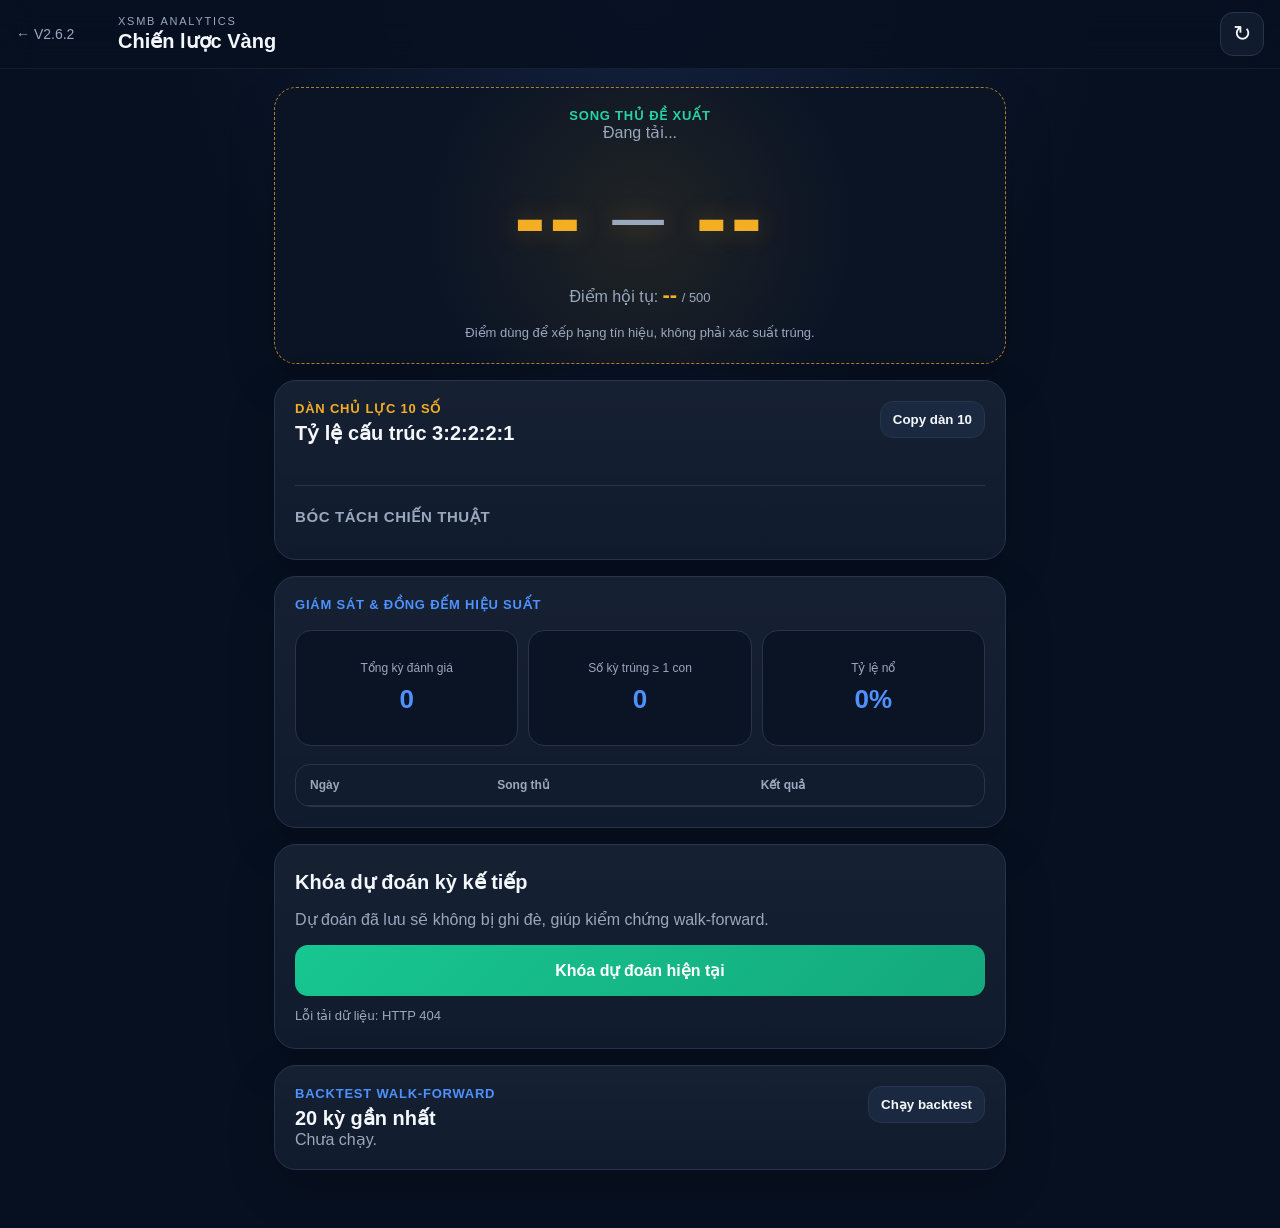
==== golden/index.html @ a89601e6 "thêm menu mới" ====
<!doctype html>
<html lang="vi">
<head>
  <meta charset="utf-8" />
  <meta
    name="viewport"
    content="width=device-width, initial-scale=1, viewport-fit=cover"
  />
  <meta name="theme-color" content="#071020" />
  <title>Chiến lược Vàng - XSMB Analytics</title>
  <link rel="stylesheet" href="/golden/styles.css" />
</head>

<body>
  <header class="topbar">
    <a class="back-link" href="/" aria-label="Quay lại V2.6.2">← V2.6.2</a>

    <div>
      <div class="eyebrow">XSMB ANALYTICS</div>
      <h1>Chiến lược Vàng</h1>
    </div>

    <button id="refreshBtn" class="icon-button" type="button">
      ↻
    </button>
  </header>

  <main class="page-shell">
    <section class="card hero-card">
      <div class="section-label">SONG THỦ ĐỀ XUẤT</div>
      <div id="latestDate" class="muted">Đang tải...</div>

      <div id="songThu" class="pair-display">
        <span>--</span>
        <span class="dash">—</span>
        <span>--</span>
      </div>

      <div class="score-line">
        Điểm hội tụ:
        <strong id="pairScore">--</strong>
        <span class="score-max">/ 500</span>
      </div>

      <p class="disclaimer">
        Điểm dùng để xếp hạng tín hiệu, không phải xác suất trúng.
      </p>
    </section>

    <section class="card">
      <div class="section-head">
        <div>
          <div class="section-label gold">DÀN CHỦ LỰC 10 SỐ</div>
          <h2>Tỷ lệ cấu trúc 3:2:2:2:1</h2>
        </div>

        <button id="copyBtn" class="secondary-button" type="button">
          Copy dàn 10
        </button>
      </div>

      <div id="main10" class="number-grid"></div>

      <div class="divider"></div>

      <h3>Bóc tách chiến thuật</h3>
      <div id="details" class="details-list"></div>
    </section>

    <section class="card">
      <div class="section-label blue">
        GIÁM SÁT & ĐỒNG ĐẾM HIỆU SUẤT
      </div>

      <div class="stat-grid">
        <article class="stat-box">
          <span>Tổng kỳ đánh giá</span>
          <strong id="tracked">0</strong>
        </article>

        <article class="stat-box">
          <span>Số kỳ trúng ≥ 1 con</span>
          <strong id="hits">0</strong>
        </article>

        <article class="stat-box">
          <span>Tỷ lệ nổ</span>
          <strong id="rate">0%</strong>
        </article>
      </div>

      <div class="table-scroll">
        <table>
          <thead>
            <tr>
              <th>Ngày</th>
              <th>Song thủ</th>
              <th>Kết quả</th>
            </tr>
          </thead>
          <tbody id="historyBody"></tbody>
        </table>
      </div>
    </section>

    <section class="card action-card">
      <h2>Khóa dự đoán kỳ kế tiếp</h2>
      <p class="muted">
        Dự đoán đã lưu sẽ không bị ghi đè, giúp kiểm chứng walk-forward.
      </p>

      <button id="lockPredictionBtn" class="primary-button" type="button">
        Khóa dự đoán hiện tại
      </button>

      <div id="actionMessage" class="action-message" role="status"></div>
    </section>

    <section class="card">
      <div class="section-head">
        <div>
          <div class="section-label blue">BACKTEST WALK-FORWARD</div>
          <h2>20 kỳ gần nhất</h2>
        </div>

        <button id="backtestBtn" class="secondary-button" type="button">
          Chạy backtest
        </button>
      </div>

      <div id="backtestResult" class="muted">
        Chưa chạy.
      </div>
    </section>
  </main>

  <script type="module" src="/golden/app.js"></script>
</body>
</html>
---- golden/styles.css ----
:root {
  color-scheme: dark;
  --bg: #071020;
  --card: #101b2d;
  --card-2: #0a1425;
  --line: #26354d;
  --text: #f4f7fb;
  --muted: #9aa8be;
  --gold: #f4ae24;
  --green: #27d3a2;
  --blue: #4e91ff;
  --red: #ff668c;
  --cyan: #31c5f4;
  --radius: 22px;
}

* {
  box-sizing: border-box;
}

html {
  background: var(--bg);
}

body {
  margin: 0;
  min-width: 320px;
  font-family:
    Inter, ui-sans-serif, -apple-system, BlinkMacSystemFont,
    "Segoe UI", sans-serif;
  background:
    radial-gradient(circle at top, #14213c 0, var(--bg) 460px);
  color: var(--text);
}

button,
a {
  -webkit-tap-highlight-color: transparent;
}

.topbar {
  position: sticky;
  top: 0;
  z-index: 20;
  display: grid;
  grid-template-columns: 90px 1fr 44px;
  align-items: center;
  gap: 12px;
  padding:
    calc(12px + env(safe-area-inset-top))
    16px 12px;
  background: rgba(7, 16, 32, 0.88);
  backdrop-filter: blur(18px);
  border-bottom: 1px solid rgba(255,255,255,0.06);
}

.topbar h1 {
  margin: 2px 0 0;
  font-size: 20px;
}

.eyebrow {
  font-size: 11px;
  letter-spacing: .16em;
  color: var(--muted);
}

.back-link {
  color: var(--muted);
  text-decoration: none;
  font-size: 14px;
}

.icon-button {
  width: 44px;
  height: 44px;
  border: 1px solid var(--line);
  border-radius: 13px;
  color: var(--text);
  background: var(--card);
  font-size: 22px;
}

.page-shell {
  width: min(760px, 100%);
  margin: 0 auto;
  padding: 18px 14px calc(42px + env(safe-area-inset-bottom));
}

.card {
  margin-bottom: 16px;
  padding: 20px;
  border: 1px solid var(--line);
  border-radius: var(--radius);
  background:
    linear-gradient(180deg, rgba(255,255,255,.025), transparent),
    var(--card);
  box-shadow: 0 18px 50px rgba(0,0,0,.16);
}

.hero-card {
  text-align: center;
  border: 1px dashed rgba(244,174,36,.7);
  background:
    radial-gradient(circle at center, rgba(244,174,36,.10), transparent 55%),
    var(--card-2);
}

.section-label {
  color: var(--green);
  font-size: 13px;
  font-weight: 800;
  letter-spacing: .06em;
}

.section-label.gold {
  color: var(--gold);
}

.section-label.blue {
  color: var(--blue);
}

.muted {
  color: var(--muted);
}

.pair-display {
  display: flex;
  justify-content: center;
  align-items: center;
  gap: 28px;
  margin: 22px 0 10px;
  color: var(--gold);
  font-size: clamp(58px, 17vw, 94px);
  font-weight: 800;
  letter-spacing: .04em;
  text-shadow: 0 0 26px rgba(244,174,36,.25);
}

.pair-display .dash {
  font-size: .55em;
  color: var(--muted);
}

.score-line {
  font-size: 16px;
  color: var(--muted);
}

.score-line strong {
  color: var(--gold);
  font-size: 22px;
}

.score-max {
  font-size: 13px;
}

.disclaimer {
  margin: 15px 0 0;
  color: var(--muted);
  font-size: 13px;
  line-height: 1.5;
}

.section-head {
  display: flex;
  justify-content: space-between;
  gap: 16px;
  align-items: flex-start;
}

h2 {
  margin: 5px 0 0;
  font-size: 20px;
}

h3 {
  margin: 0 0 13px;
  color: var(--muted);
  font-size: 15px;
  text-transform: uppercase;
  letter-spacing: .04em;
}

.number-grid {
  display: grid;
  grid-template-columns: repeat(5, 1fr);
  gap: 10px;
  margin-top: 18px;
}

.number-chip {
  display: grid;
  place-items: center;
  aspect-ratio: 1 / .86;
  min-width: 0;
  border: 1px solid rgba(244,174,36,.48);
  border-radius: 16px;
  background: rgba(244,174,36,.06);
  color: var(--gold);
  font-size: clamp(20px, 6vw, 30px);
  font-weight: 800;
}

.divider {
  height: 1px;
  margin: 22px 0;
  background: var(--line);
}

.details-list {
  display: grid;
  gap: 10px;
}

.detail-row {
  display: grid;
  grid-template-columns: 46px 118px 1fr;
  gap: 10px;
  align-items: center;
  padding: 13px;
  border: 1px solid var(--line);
  border-radius: 14px;
  background: var(--card-2);
}

.detail-number {
  font-size: 23px;
  font-weight: 800;
}

.badge {
  display: inline-flex;
  justify-content: center;
  padding: 7px 9px;
  border-radius: 9px;
  font-size: 12px;
  font-weight: 800;
}

.badge-golden,
.badge-support {
  color: var(--green);
  background: rgba(39,211,162,.10);
  border: 1px solid rgba(39,211,162,.25);
}

.badge-gan {
  color: var(--red);
  background: rgba(255,102,140,.10);
  border: 1px solid rgba(255,102,140,.25);
}

.badge-explosion {
  color: var(--gold);
  background: rgba(244,174,36,.10);
  border: 1px solid rgba(244,174,36,.25);
}

.badge-headTail {
  color: var(--cyan);
  background: rgba(49,197,244,.10);
  border: 1px solid rgba(49,197,244,.25);
}

.detail-reason {
  color: var(--muted);
  font-size: 13px;
  line-height: 1.45;
}

.stat-grid {
  display: grid;
  grid-template-columns: repeat(3, 1fr);
  gap: 10px;
  margin: 18px 0;
}

.stat-box {
  min-height: 116px;
  display: flex;
  flex-direction: column;
  justify-content: center;
  gap: 8px;
  text-align: center;
  border: 1px solid var(--line);
  border-radius: 16px;
  background: var(--card-2);
}

.stat-box span {
  padding: 0 6px;
  color: var(--muted);
  font-size: 12px;
  line-height: 1.35;
}

.stat-box strong {
  font-size: 26px;
  color: var(--blue);
}

.table-scroll {
  overflow-x: auto;
  border: 1px solid var(--line);
  border-radius: 15px;
}

table {
  width: 100%;
  border-collapse: collapse;
  min-width: 480px;
}

th,
td {
  padding: 13px 14px;
  text-align: left;
  border-bottom: 1px solid var(--line);
}

th {
  color: var(--muted);
  font-size: 12px;
}

td {
  font-size: 14px;
}

.hit {
  color: var(--green);
  font-weight: 800;
}

.miss {
  color: var(--red);
  font-weight: 800;
}

.pending {
  color: var(--muted);
}

.primary-button,
.secondary-button {
  border: 0;
  border-radius: 13px;
  font-weight: 800;
  cursor: pointer;
}

.primary-button {
  width: 100%;
  padding: 16px 18px;
  background: linear-gradient(135deg, #17c691, #14a97c);
  color: white;
  font-size: 16px;
}

.secondary-button {
  padding: 10px 12px;
  color: var(--text);
  background: #1a2940;
  border: 1px solid var(--line);
  white-space: nowrap;
}

button:disabled {
  opacity: .55;
  cursor: wait;
}

.action-message {
  min-height: 20px;
  margin-top: 12px;
  color: var(--muted);
  font-size: 13px;
}

@media (max-width: 560px) {
  .card {
    padding: 16px;
    border-radius: 18px;
  }

  .section-head {
    align-items: center;
  }

  .number-grid {
    gap: 8px;
  }

  .detail-row {
    grid-template-columns: 42px 102px 1fr;
    padding: 11px;
  }

  .detail-reason {
    font-size: 12px;
  }
}
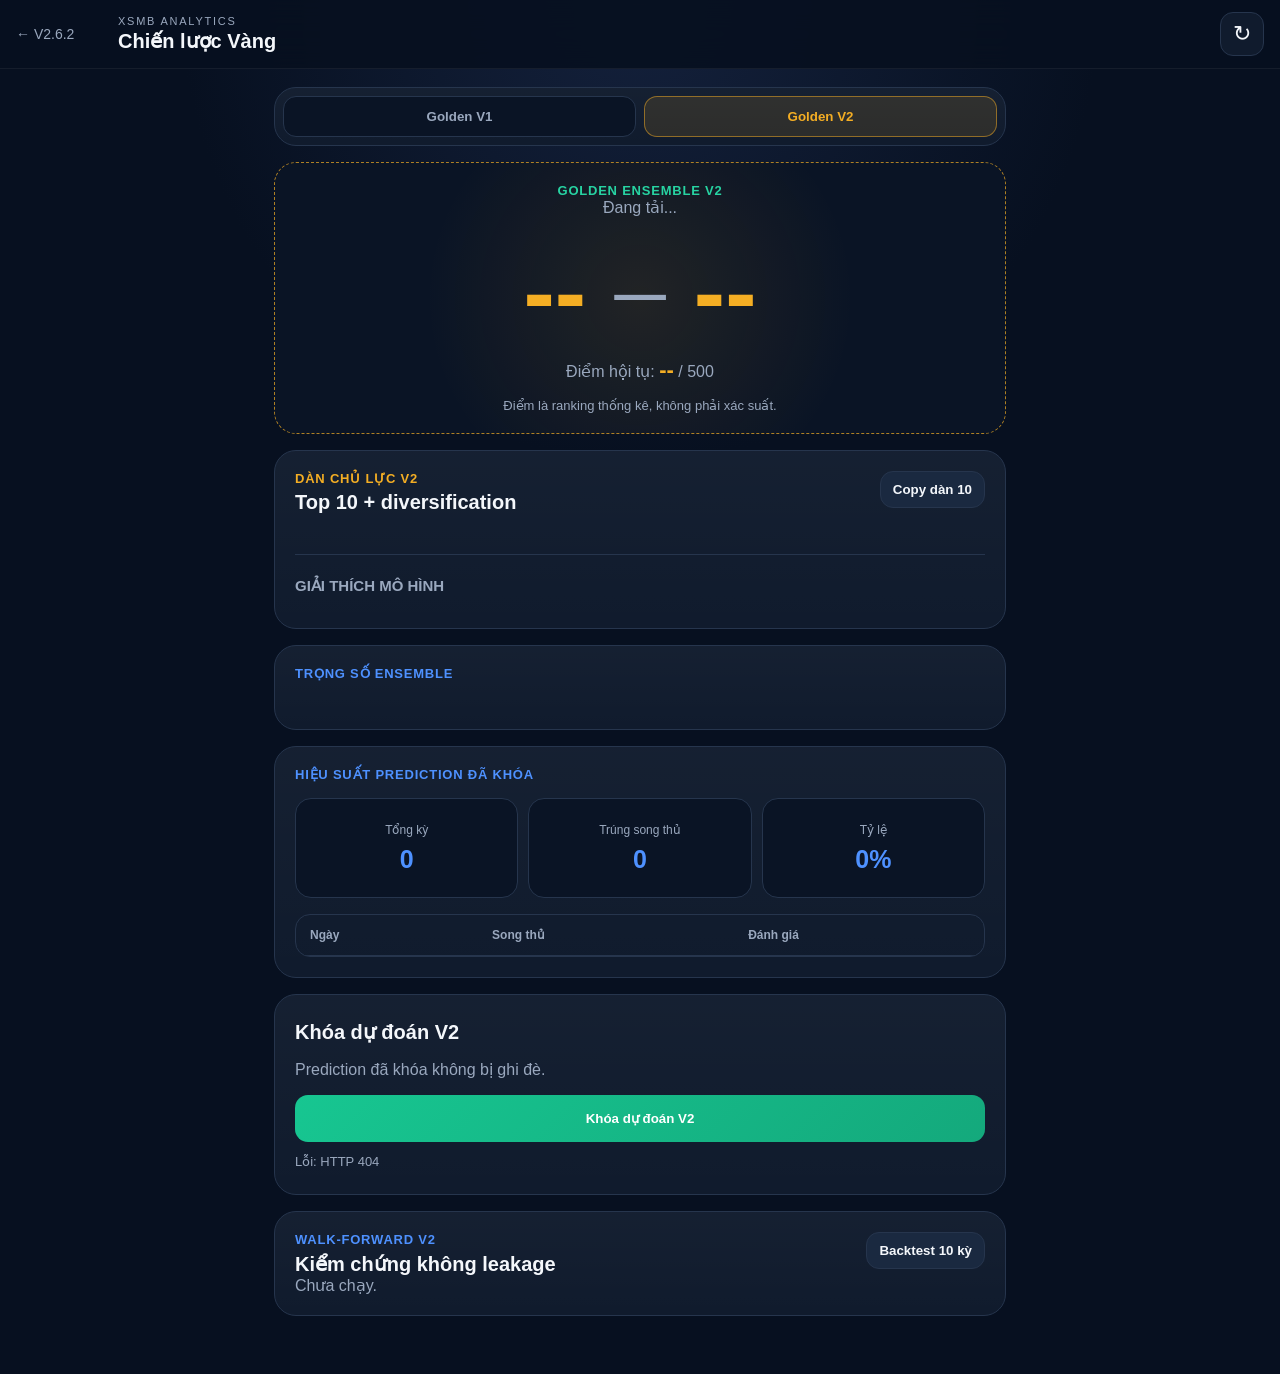
==== commit 369996cb: "golden v2" ====
--- a/golden/index.html
+++ b/golden/index.html
@@ -1,137 +1,136 @@
 <!doctype html>
 <html lang="vi">
 <head>
-  <meta charset="utf-8" />
-  <meta
-    name="viewport"
-    content="width=device-width, initial-scale=1, viewport-fit=cover"
-  />
-  <meta name="theme-color" content="#071020" />
+  <meta charset="utf-8">
+  <meta name="viewport" content="width=device-width, initial-scale=1, viewport-fit=cover">
+  <meta name="theme-color" content="#071020">
   <title>Chiến lược Vàng - XSMB Analytics</title>
-  <link rel="stylesheet" href="/golden/styles.css" />
+  <link rel="stylesheet" href="/golden/styles.css">
 </head>
-
 <body>
   <header class="topbar">
-    <a class="back-link" href="/" aria-label="Quay lại V2.6.2">← V2.6.2</a>
-
+    <a class="back-link" href="/">← V2.6.2</a>
     <div>
       <div class="eyebrow">XSMB ANALYTICS</div>
       <h1>Chiến lược Vàng</h1>
     </div>
-
-    <button id="refreshBtn" class="icon-button" type="button">
-      ↻
-    </button>
+    <button id="refreshBtn" class="icon-button" type="button">↻</button>
   </header>
 
   <main class="page-shell">
-    <section class="card hero-card">
-      <div class="section-label">SONG THỦ ĐỀ XUẤT</div>
-      <div id="latestDate" class="muted">Đang tải...</div>
-
-      <div id="songThu" class="pair-display">
-        <span>--</span>
-        <span class="dash">—</span>
-        <span>--</span>
-      </div>
-
-      <div class="score-line">
-        Điểm hội tụ:
-        <strong id="pairScore">--</strong>
-        <span class="score-max">/ 500</span>
-      </div>
-
-      <p class="disclaimer">
-        Điểm dùng để xếp hạng tín hiệu, không phải xác suất trúng.
-      </p>
+    <section class="version-switch card compact">
+      <button class="version-btn" data-version="v1">Golden V1</button>
+      <button class="version-btn active" data-version="v2">Golden V2</button>
     </section>
 
-    <section class="card">
-      <div class="section-head">
-        <div>
-          <div class="section-label gold">DÀN CHỦ LỰC 10 SỐ</div>
-          <h2>Tỷ lệ cấu trúc 3:2:2:2:1</h2>
+    <div id="v1Panel" hidden>
+      <section class="card">
+        <div class="section-label">GOLDEN V1</div>
+        <p class="muted">
+          V1 được giữ nguyên để làm baseline. Dữ liệu bên dưới được đọc từ API V1 cũ.
+        </p>
+        <div id="v1Summary" class="summary-box">Đang tải V1...</div>
+      </section>
+    </div>
+
+    <div id="v2Panel">
+      <section class="card hero-card">
+        <div class="section-label">GOLDEN ENSEMBLE V2</div>
+        <div id="latestDate" class="muted">Đang tải...</div>
+
+        <div id="songThu" class="pair-display">
+          <span>--</span><span class="dash">—</span><span>--</span>
         </div>
 
-        <button id="copyBtn" class="secondary-button" type="button">
-          Copy dàn 10
-        </button>
-      </div>
-
-      <div id="main10" class="number-grid"></div>
-
-      <div class="divider"></div>
-
-      <h3>Bóc tách chiến thuật</h3>
-      <div id="details" class="details-list"></div>
-    </section>
-
-    <section class="card">
-      <div class="section-label blue">
-        GIÁM SÁT & ĐỒNG ĐẾM HIỆU SUẤT
-      </div>
-
-      <div class="stat-grid">
-        <article class="stat-box">
-          <span>Tổng kỳ đánh giá</span>
-          <strong id="tracked">0</strong>
-        </article>
-
-        <article class="stat-box">
-          <span>Số kỳ trúng ≥ 1 con</span>
-          <strong id="hits">0</strong>
-        </article>
-
-        <article class="stat-box">
-          <span>Tỷ lệ nổ</span>
-          <strong id="rate">0%</strong>
-        </article>
-      </div>
-
-      <div class="table-scroll">
-        <table>
-          <thead>
-            <tr>
-              <th>Ngày</th>
-              <th>Song thủ</th>
-              <th>Kết quả</th>
-            </tr>
-          </thead>
-          <tbody id="historyBody"></tbody>
-        </table>
-      </div>
-    </section>
-
-    <section class="card action-card">
-      <h2>Khóa dự đoán kỳ kế tiếp</h2>
-      <p class="muted">
-        Dự đoán đã lưu sẽ không bị ghi đè, giúp kiểm chứng walk-forward.
-      </p>
-
-      <button id="lockPredictionBtn" class="primary-button" type="button">
-        Khóa dự đoán hiện tại
-      </button>
-
-      <div id="actionMessage" class="action-message" role="status"></div>
-    </section>
-
-    <section class="card">
-      <div class="section-head">
-        <div>
-          <div class="section-label blue">BACKTEST WALK-FORWARD</div>
-          <h2>20 kỳ gần nhất</h2>
+        <div class="score-line">
+          Điểm hội tụ:
+          <strong id="pairScore">--</strong>
+          <span>/ 500</span>
         </div>
 
-        <button id="backtestBtn" class="secondary-button" type="button">
-          Chạy backtest
+        <p class="disclaimer">
+          Điểm là ranking thống kê, không phải xác suất.
+        </p>
+      </section>
+
+      <section class="card">
+        <div class="section-head">
+          <div>
+            <div class="section-label gold">DÀN CHỦ LỰC V2</div>
+            <h2>Top 10 + diversification</h2>
+          </div>
+          <button id="copyBtn" class="secondary-button" type="button">Copy dàn 10</button>
+        </div>
+
+        <div id="main10" class="number-grid"></div>
+
+        <div class="divider"></div>
+        <h3>Giải thích mô hình</h3>
+        <div id="details" class="details-list"></div>
+      </section>
+
+      <section class="card">
+        <div class="section-label blue">TRỌNG SỐ ENSEMBLE</div>
+        <div id="weights" class="weight-grid"></div>
+        <p id="calibrationInfo" class="muted small"></p>
+      </section>
+
+      <section class="card">
+        <div class="section-label blue">HIỆU SUẤT PREDICTION ĐÃ KHÓA</div>
+        <div class="stat-grid">
+          <article class="stat-box">
+            <span>Tổng kỳ</span>
+            <strong id="tracked">0</strong>
+          </article>
+          <article class="stat-box">
+            <span>Trúng song thủ</span>
+            <strong id="hits">0</strong>
+          </article>
+          <article class="stat-box">
+            <span>Tỷ lệ</span>
+            <strong id="rate">0%</strong>
+          </article>
+        </div>
+
+        <div class="table-scroll">
+          <table>
+            <thead>
+              <tr>
+                <th>Ngày</th>
+                <th>Song thủ</th>
+                <th>Đánh giá</th>
+              </tr>
+            </thead>
+            <tbody id="historyBody"></tbody>
+          </table>
+        </div>
+      </section>
+
+      <section class="card">
+        <h2>Khóa dự đoán V2</h2>
+        <p class="muted">
+          Prediction đã khóa không bị ghi đè.
+        </p>
+        <button id="lockPredictionBtn" class="primary-button" type="button">
+          Khóa dự đoán V2
         </button>
-      </div>
+        <div id="actionMessage" class="action-message"></div>
+      </section>
 
-      <div id="backtestResult" class="muted">
-        Chưa chạy.
-      </div>
-    </section>
+      <section class="card">
+        <div class="section-head">
+          <div>
+            <div class="section-label blue">WALK-FORWARD V2</div>
+            <h2>Kiểm chứng không leakage</h2>
+          </div>
+          <button id="backtestBtn" class="secondary-button" type="button">
+            Backtest 10 kỳ
+          </button>
+        </div>
+
+        <div id="backtestResult" class="muted">Chưa chạy.</div>
+      </section>
+    </div>
   </main>
 
   <script type="module" src="/golden/app.js"></script>
--- a/golden/styles.css
+++ b/golden/styles.css
@@ -2,7 +2,7 @@
   color-scheme: dark;
   --bg: #071020;
   --card: #101b2d;
-  --card-2: #0a1425;
+  --card2: #0a1425;
   --line: #26354d;
   --text: #f4f7fb;
   --muted: #9aa8be;
@@ -10,32 +10,22 @@
   --green: #27d3a2;
   --blue: #4e91ff;
   --red: #ff668c;
-  --cyan: #31c5f4;
   --radius: 22px;
 }
 
-* {
-  box-sizing: border-box;
-}
-
-html {
+* { box-sizing: border-box; }
+
+html, body {
+  margin: 0;
   background: var(--bg);
+  color: var(--text);
+  font-family: Inter, ui-sans-serif, -apple-system, BlinkMacSystemFont, "Segoe UI", sans-serif;
 }
 
 body {
-  margin: 0;
   min-width: 320px;
-  font-family:
-    Inter, ui-sans-serif, -apple-system, BlinkMacSystemFont,
-    "Segoe UI", sans-serif;
   background:
     radial-gradient(circle at top, #14213c 0, var(--bg) 460px);
-  color: var(--text);
-}
-
-button,
-a {
-  -webkit-tap-highlight-color: transparent;
 }
 
 .topbar {
@@ -44,46 +34,31 @@
   z-index: 20;
   display: grid;
   grid-template-columns: 90px 1fr 44px;
+  gap: 12px;
   align-items: center;
-  gap: 12px;
-  padding:
-    calc(12px + env(safe-area-inset-top))
-    16px 12px;
-  background: rgba(7, 16, 32, 0.88);
+  padding: calc(12px + env(safe-area-inset-top)) 16px 12px;
+  background: rgba(7,16,32,.9);
   backdrop-filter: blur(18px);
-  border-bottom: 1px solid rgba(255,255,255,0.06);
-}
-
-.topbar h1 {
-  margin: 2px 0 0;
-  font-size: 20px;
-}
-
-.eyebrow {
-  font-size: 11px;
-  letter-spacing: .16em;
-  color: var(--muted);
-}
-
-.back-link {
-  color: var(--muted);
-  text-decoration: none;
-  font-size: 14px;
-}
+  border-bottom: 1px solid rgba(255,255,255,.06);
+}
+
+.topbar h1 { margin: 2px 0 0; font-size: 20px; }
+.eyebrow { font-size: 11px; letter-spacing: .16em; color: var(--muted); }
+.back-link { color: var(--muted); text-decoration: none; font-size: 14px; }
 
 .icon-button {
   width: 44px;
   height: 44px;
   border: 1px solid var(--line);
   border-radius: 13px;
+  background: var(--card);
   color: var(--text);
-  background: var(--card);
   font-size: 22px;
 }
 
 .page-shell {
   width: min(760px, 100%);
-  margin: 0 auto;
+  margin: auto;
   padding: 18px 14px calc(42px + env(safe-area-inset-bottom));
 }
 
@@ -92,10 +67,30 @@
   padding: 20px;
   border: 1px solid var(--line);
   border-radius: var(--radius);
-  background:
-    linear-gradient(180deg, rgba(255,255,255,.025), transparent),
-    var(--card);
-  box-shadow: 0 18px 50px rgba(0,0,0,.16);
+  background: linear-gradient(180deg, rgba(255,255,255,.025), transparent), var(--card);
+}
+
+.card.compact { padding: 8px; }
+
+.version-switch {
+  display: grid;
+  grid-template-columns: 1fr 1fr;
+  gap: 8px;
+}
+
+.version-btn {
+  border: 1px solid var(--line);
+  border-radius: 13px;
+  padding: 12px;
+  background: var(--card2);
+  color: var(--muted);
+  font-weight: 800;
+}
+
+.version-btn.active {
+  background: rgba(244,174,36,.12);
+  color: var(--gold);
+  border-color: rgba(244,174,36,.5);
 }
 
 .hero-card {
@@ -103,7 +98,7 @@
   border: 1px dashed rgba(244,174,36,.7);
   background:
     radial-gradient(circle at center, rgba(244,174,36,.10), transparent 55%),
-    var(--card-2);
+    var(--card2);
 }
 
 .section-label {
@@ -113,17 +108,11 @@
   letter-spacing: .06em;
 }
 
-.section-label.gold {
-  color: var(--gold);
-}
-
-.section-label.blue {
-  color: var(--blue);
-}
-
-.muted {
-  color: var(--muted);
-}
+.section-label.gold { color: var(--gold); }
+.section-label.blue { color: var(--blue); }
+
+.muted { color: var(--muted); }
+.small { font-size: 12px; }
 
 .pair-display {
   display: flex;
@@ -132,10 +121,8 @@
   gap: 28px;
   margin: 22px 0 10px;
   color: var(--gold);
-  font-size: clamp(58px, 17vw, 94px);
-  font-weight: 800;
-  letter-spacing: .04em;
-  text-shadow: 0 0 26px rgba(244,174,36,.25);
+  font-size: clamp(58px,17vw,94px);
+  font-weight: 800;
 }
 
 .pair-display .dash {
@@ -143,25 +130,13 @@
   color: var(--muted);
 }
 
-.score-line {
-  font-size: 16px;
-  color: var(--muted);
-}
-
-.score-line strong {
-  color: var(--gold);
-  font-size: 22px;
-}
-
-.score-max {
-  font-size: 13px;
-}
+.score-line { color: var(--muted); }
+.score-line strong { color: var(--gold); font-size: 22px; }
 
 .disclaimer {
   margin: 15px 0 0;
   color: var(--muted);
   font-size: 13px;
-  line-height: 1.5;
 }
 
 .section-head {
@@ -171,17 +146,12 @@
   align-items: flex-start;
 }
 
-h2 {
-  margin: 5px 0 0;
-  font-size: 20px;
-}
-
+h2 { margin: 5px 0 0; font-size: 20px; }
 h3 {
   margin: 0 0 13px;
   color: var(--muted);
   font-size: 15px;
   text-transform: uppercase;
-  letter-spacing: .04em;
 }
 
 .number-grid {
@@ -194,13 +164,12 @@
 .number-chip {
   display: grid;
   place-items: center;
-  aspect-ratio: 1 / .86;
-  min-width: 0;
+  aspect-ratio: 1/.86;
   border: 1px solid rgba(244,174,36,.48);
   border-radius: 16px;
   background: rgba(244,174,36,.06);
   color: var(--gold);
-  font-size: clamp(20px, 6vw, 30px);
+  font-size: clamp(20px,6vw,30px);
   font-weight: 800;
 }
 
@@ -210,76 +179,36 @@
   background: var(--line);
 }
 
-.details-list {
-  display: grid;
-  gap: 10px;
-}
+.details-list { display: grid; gap: 10px; }
 
 .detail-row {
   display: grid;
-  grid-template-columns: 46px 118px 1fr;
-  gap: 10px;
+  grid-template-columns: 52px 1fr;
+  gap: 12px;
   align-items: center;
   padding: 13px;
   border: 1px solid var(--line);
   border-radius: 14px;
-  background: var(--card-2);
-}
-
-.detail-number {
-  font-size: 23px;
-  font-weight: 800;
-}
-
-.badge {
-  display: inline-flex;
-  justify-content: center;
-  padding: 7px 9px;
-  border-radius: 9px;
-  font-size: 12px;
-  font-weight: 800;
-}
-
-.badge-golden,
-.badge-support {
-  color: var(--green);
-  background: rgba(39,211,162,.10);
-  border: 1px solid rgba(39,211,162,.25);
-}
-
-.badge-gan {
-  color: var(--red);
-  background: rgba(255,102,140,.10);
-  border: 1px solid rgba(255,102,140,.25);
-}
-
-.badge-explosion {
-  color: var(--gold);
-  background: rgba(244,174,36,.10);
-  border: 1px solid rgba(244,174,36,.25);
-}
-
-.badge-headTail {
-  color: var(--cyan);
-  background: rgba(49,197,244,.10);
-  border: 1px solid rgba(49,197,244,.25);
-}
-
-.detail-reason {
-  color: var(--muted);
-  font-size: 13px;
-  line-height: 1.45;
-}
-
+  background: var(--card2);
+}
+
+.detail-number { font-size: 24px; font-weight: 800; }
+.detail-main { font-size: 13px; line-height: 1.45; }
+.detail-reason { color: var(--muted); margin-top: 4px; }
+
+.weight-grid,
 .stat-grid {
   display: grid;
-  grid-template-columns: repeat(3, 1fr);
   gap: 10px;
-  margin: 18px 0;
-}
-
+  margin-top: 16px;
+}
+
+.weight-grid { grid-template-columns: repeat(4, 1fr); }
+.stat-grid { grid-template-columns: repeat(3, 1fr); }
+
+.weight-box,
 .stat-box {
-  min-height: 116px;
+  min-height: 100px;
   display: flex;
   flex-direction: column;
   justify-content: center;
@@ -287,66 +216,46 @@
   text-align: center;
   border: 1px solid var(--line);
   border-radius: 16px;
-  background: var(--card-2);
-}
-
+  background: var(--card2);
+}
+
+.weight-box span,
 .stat-box span {
-  padding: 0 6px;
   color: var(--muted);
   font-size: 12px;
-  line-height: 1.35;
-}
-
-.stat-box strong {
-  font-size: 26px;
-  color: var(--blue);
-}
+}
+
+.weight-box strong { color: var(--gold); font-size: 20px; }
+.stat-box strong { color: var(--blue); font-size: 25px; }
 
 .table-scroll {
   overflow-x: auto;
   border: 1px solid var(--line);
   border-radius: 15px;
+  margin-top: 16px;
 }
 
 table {
   width: 100%;
   border-collapse: collapse;
-  min-width: 480px;
-}
-
-th,
-td {
+  min-width: 470px;
+}
+
+th, td {
   padding: 13px 14px;
   text-align: left;
   border-bottom: 1px solid var(--line);
 }
 
-th {
-  color: var(--muted);
-  font-size: 12px;
-}
-
-td {
-  font-size: 14px;
-}
-
-.hit {
-  color: var(--green);
-  font-weight: 800;
-}
-
-.miss {
-  color: var(--red);
-  font-weight: 800;
-}
-
-.pending {
-  color: var(--muted);
-}
+th { color: var(--muted); font-size: 12px; }
+td { font-size: 14px; }
+
+.hit { color: var(--green); font-weight: 800; }
+.miss { color: var(--red); font-weight: 800; }
+.pending { color: var(--muted); }
 
 .primary-button,
 .secondary-button {
-  border: 0;
   border-radius: 13px;
   font-weight: 800;
   cursor: pointer;
@@ -355,22 +264,16 @@
 .primary-button {
   width: 100%;
   padding: 16px 18px;
-  background: linear-gradient(135deg, #17c691, #14a97c);
-  color: white;
-  font-size: 16px;
+  border: 0;
+  background: linear-gradient(135deg,#17c691,#14a97c);
+  color: #fff;
 }
 
 .secondary-button {
   padding: 10px 12px;
+  border: 1px solid var(--line);
+  background: #1a2940;
   color: var(--text);
-  background: #1a2940;
-  border: 1px solid var(--line);
-  white-space: nowrap;
-}
-
-button:disabled {
-  opacity: .55;
-  cursor: wait;
 }
 
 .action-message {
@@ -380,26 +283,17 @@
   font-size: 13px;
 }
 
+.summary-box {
+  margin-top: 12px;
+  display: grid;
+  gap: 8px;
+  color: var(--muted);
+}
+
+button:disabled { opacity: .55; }
+
 @media (max-width: 560px) {
-  .card {
-    padding: 16px;
-    border-radius: 18px;
-  }
-
-  .section-head {
-    align-items: center;
-  }
-
-  .number-grid {
-    gap: 8px;
-  }
-
-  .detail-row {
-    grid-template-columns: 42px 102px 1fr;
-    padding: 11px;
-  }
-
-  .detail-reason {
-    font-size: 12px;
-  }
-}
+  .card { padding: 16px; border-radius: 18px; }
+  .weight-grid { grid-template-columns: repeat(2, 1fr); }
+  .number-grid { gap: 8px; }
+}
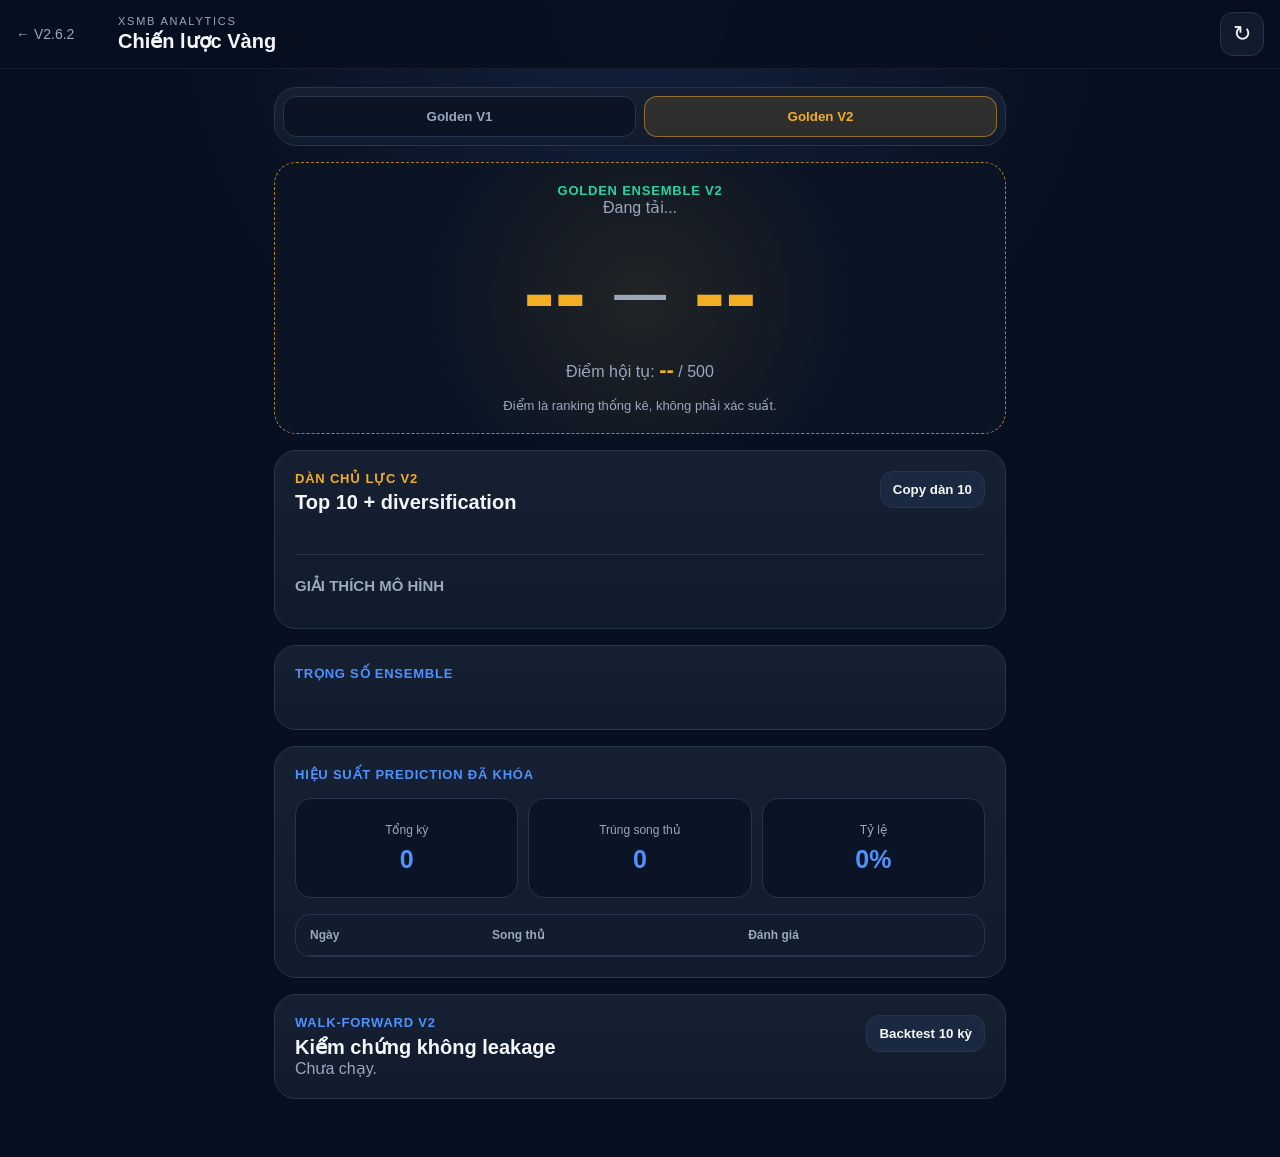
==== commit 65efa0e8: "Clear Khoá dự án V2" ====
--- a/golden/index.html
+++ b/golden/index.html
@@ -106,16 +106,7 @@
         </div>
       </section>
 
-      <section class="card">
-        <h2>Khóa dự đoán V2</h2>
-        <p class="muted">
-          Prediction đã khóa không bị ghi đè.
-        </p>
-        <button id="lockPredictionBtn" class="primary-button" type="button">
-          Khóa dự đoán V2
-        </button>
-        <div id="actionMessage" class="action-message"></div>
-      </section>
+      
 
       <section class="card">
         <div class="section-head">
@@ -133,6 +124,9 @@
     </div>
   </main>
 
-  <script type="module" src="/golden/app.js"></script>
+  <script
+  type="module"
+  src="/golden/app.js?v=2.0.1"
+></script>
 </body>
 </html>
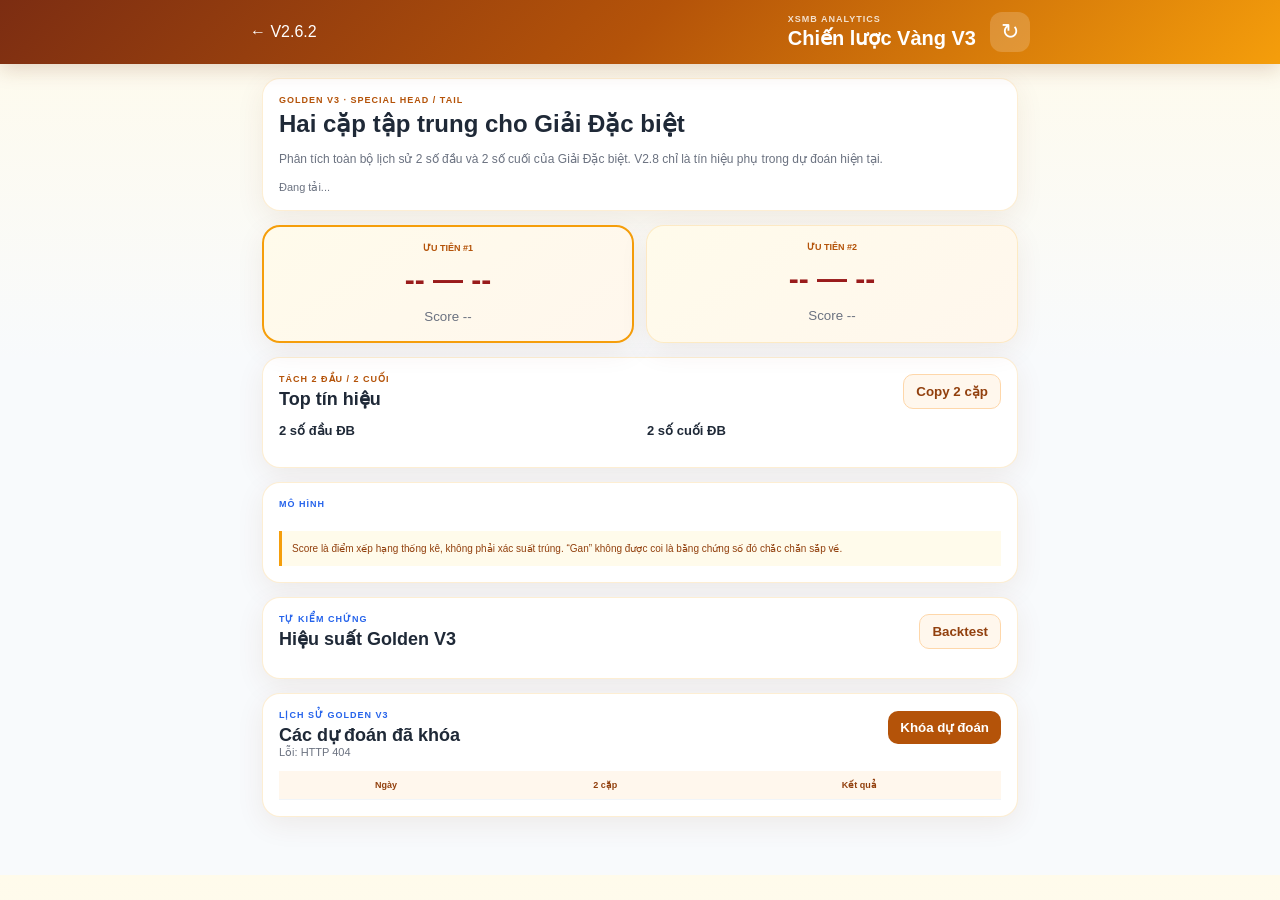
==== commit d774a4ee: "fix index" ====
--- a/golden/index.html
+++ b/golden/index.html
@@ -1,132 +1,59 @@
 <!doctype html>
 <html lang="vi">
 <head>
-  <meta charset="utf-8">
-  <meta name="viewport" content="width=device-width, initial-scale=1, viewport-fit=cover">
-  <meta name="theme-color" content="#071020">
-  <title>Chiến lược Vàng - XSMB Analytics</title>
-  <link rel="stylesheet" href="/golden/styles.css">
+<meta charset="utf-8">
+<meta name="viewport" content="width=device-width,initial-scale=1,viewport-fit=cover">
+<meta name="theme-color" content="#7c2d12">
+<title>Chiến lược Vàng V3 - XSMB Analytics</title>
+<link rel="stylesheet" href="/golden/styles.css?v=3.0.0">
 </head>
 <body>
-  <header class="topbar">
-    <a class="back-link" href="/">← V2.6.2</a>
-    <div>
-      <div class="eyebrow">XSMB ANALYTICS</div>
-      <h1>Chiến lược Vàng</h1>
-    </div>
-    <button id="refreshBtn" class="icon-button" type="button">↻</button>
-  </header>
+<header class="topbar">
+  <a class="back-link" href="/">← V2.6.2</a>
+  <div><div class="eyebrow">XSMB ANALYTICS</div><h1>Chiến lược Vàng V3</h1></div>
+  <button id="refreshBtn" class="icon-button">↻</button>
+</header>
 
-  <main class="page-shell">
-    <section class="version-switch card compact">
-      <button class="version-btn" data-version="v1">Golden V1</button>
-      <button class="version-btn active" data-version="v2">Golden V2</button>
-    </section>
+<main class="page-shell">
+<section class="card intro">
+  <div class="section-label gold">GOLDEN V3 · SPECIAL HEAD / TAIL</div>
+  <h2>Hai cặp tập trung cho Giải Đặc biệt</h2>
+  <p>Phân tích toàn bộ lịch sử 2 số đầu và 2 số cuối của Giải Đặc biệt. V2.8 chỉ là tín hiệu phụ trong dự đoán hiện tại.</p>
+  <div id="sourceInfo" class="muted">Đang tải...</div>
+</section>
 
-    <div id="v1Panel" hidden>
-      <section class="card">
-        <div class="section-label">GOLDEN V1</div>
-        <p class="muted">
-          V1 được giữ nguyên để làm baseline. Dữ liệu bên dưới được đọc từ API V1 cũ.
-        </p>
-        <div id="v1Summary" class="summary-box">Đang tải V1...</div>
-      </section>
-    </div>
+<section class="pair-grid">
+  <article class="card pair-card featured"><span>ƯU TIÊN #1</span><strong id="pair1">-- — --</strong><small id="pair1Score">Score --</small></article>
+  <article class="card pair-card"><span>ƯU TIÊN #2</span><strong id="pair2">-- — --</strong><small id="pair2Score">Score --</small></article>
+</section>
 
-    <div id="v2Panel">
-      <section class="card hero-card">
-        <div class="section-label">GOLDEN ENSEMBLE V2</div>
-        <div id="latestDate" class="muted">Đang tải...</div>
+<section class="card">
+  <div class="section-head"><div><div class="section-label gold">TÁCH 2 ĐẦU / 2 CUỐI</div><h2>Top tín hiệu</h2></div><button id="copyBtn" class="secondary-button">Copy 2 cặp</button></div>
+  <div class="split-grid">
+    <div><h3>2 số đầu ĐB</h3><div id="headTop" class="rank-list"></div></div>
+    <div><h3>2 số cuối ĐB</h3><div id="tailTop" class="rank-list"></div></div>
+  </div>
+</section>
 
-        <div id="songThu" class="pair-display">
-          <span>--</span><span class="dash">—</span><span>--</span>
-        </div>
+<section class="card">
+  <div class="section-label blue">MÔ HÌNH</div>
+  <div id="method" class="method-grid"></div>
+  <div class="warning-box">Score là điểm xếp hạng thống kê, không phải xác suất trúng. “Gan” không được coi là bằng chứng số đó chắc chắn sắp về.</div>
+</section>
 
-        <div class="score-line">
-          Điểm hội tụ:
-          <strong id="pairScore">--</strong>
-          <span>/ 500</span>
-        </div>
+<section class="card">
+  <div class="section-head"><div><div class="section-label blue">TỰ KIỂM CHỨNG</div><h2>Hiệu suất Golden V3</h2></div><button id="backtestBtn" class="secondary-button">Backtest</button></div>
+  <div id="performance" class="stat-grid"></div>
+  <div id="backtestResult" class="muted"></div>
+</section>
 
-        <p class="disclaimer">
-          Điểm là ranking thống kê, không phải xác suất.
-        </p>
-      </section>
+<section class="card">
+  <div class="section-head"><div><div class="section-label blue">LỊCH SỬ GOLDEN V3</div><h2>Các dự đoán đã khóa</h2></div><button id="lockBtn" class="primary-button">Khóa dự đoán</button></div>
+  <div id="actionMessage" class="muted"></div>
+  <div class="table-scroll"><table><thead><tr><th>Ngày</th><th>2 cặp</th><th>Kết quả</th></tr></thead><tbody id="historyBody"></tbody></table></div>
+</section>
+</main>
 
-      <section class="card">
-        <div class="section-head">
-          <div>
-            <div class="section-label gold">DÀN CHỦ LỰC V2</div>
-            <h2>Top 10 + diversification</h2>
-          </div>
-          <button id="copyBtn" class="secondary-button" type="button">Copy dàn 10</button>
-        </div>
-
-        <div id="main10" class="number-grid"></div>
-
-        <div class="divider"></div>
-        <h3>Giải thích mô hình</h3>
-        <div id="details" class="details-list"></div>
-      </section>
-
-      <section class="card">
-        <div class="section-label blue">TRỌNG SỐ ENSEMBLE</div>
-        <div id="weights" class="weight-grid"></div>
-        <p id="calibrationInfo" class="muted small"></p>
-      </section>
-
-      <section class="card">
-        <div class="section-label blue">HIỆU SUẤT PREDICTION ĐÃ KHÓA</div>
-        <div class="stat-grid">
-          <article class="stat-box">
-            <span>Tổng kỳ</span>
-            <strong id="tracked">0</strong>
-          </article>
-          <article class="stat-box">
-            <span>Trúng song thủ</span>
-            <strong id="hits">0</strong>
-          </article>
-          <article class="stat-box">
-            <span>Tỷ lệ</span>
-            <strong id="rate">0%</strong>
-          </article>
-        </div>
-
-        <div class="table-scroll">
-          <table>
-            <thead>
-              <tr>
-                <th>Ngày</th>
-                <th>Song thủ</th>
-                <th>Đánh giá</th>
-              </tr>
-            </thead>
-            <tbody id="historyBody"></tbody>
-          </table>
-        </div>
-      </section>
-
-      
-
-      <section class="card">
-        <div class="section-head">
-          <div>
-            <div class="section-label blue">WALK-FORWARD V2</div>
-            <h2>Kiểm chứng không leakage</h2>
-          </div>
-          <button id="backtestBtn" class="secondary-button" type="button">
-            Backtest 10 kỳ
-          </button>
-        </div>
-
-        <div id="backtestResult" class="muted">Chưa chạy.</div>
-      </section>
-    </div>
-  </main>
-
-  <script
-  type="module"
-  src="/golden/app.js?v=2.0.1"
-></script>
+<script type="module" src="/golden/app.js?v=3.0.0"></script>
 </body>
 </html>
--- a/golden/styles.css
+++ b/golden/styles.css
@@ -1,299 +1,2 @@
-:root {
-  color-scheme: dark;
-  --bg: #071020;
-  --card: #101b2d;
-  --card2: #0a1425;
-  --line: #26354d;
-  --text: #f4f7fb;
-  --muted: #9aa8be;
-  --gold: #f4ae24;
-  --green: #27d3a2;
-  --blue: #4e91ff;
-  --red: #ff668c;
-  --radius: 22px;
-}
-
-* { box-sizing: border-box; }
-
-html, body {
-  margin: 0;
-  background: var(--bg);
-  color: var(--text);
-  font-family: Inter, ui-sans-serif, -apple-system, BlinkMacSystemFont, "Segoe UI", sans-serif;
-}
-
-body {
-  min-width: 320px;
-  background:
-    radial-gradient(circle at top, #14213c 0, var(--bg) 460px);
-}
-
-.topbar {
-  position: sticky;
-  top: 0;
-  z-index: 20;
-  display: grid;
-  grid-template-columns: 90px 1fr 44px;
-  gap: 12px;
-  align-items: center;
-  padding: calc(12px + env(safe-area-inset-top)) 16px 12px;
-  background: rgba(7,16,32,.9);
-  backdrop-filter: blur(18px);
-  border-bottom: 1px solid rgba(255,255,255,.06);
-}
-
-.topbar h1 { margin: 2px 0 0; font-size: 20px; }
-.eyebrow { font-size: 11px; letter-spacing: .16em; color: var(--muted); }
-.back-link { color: var(--muted); text-decoration: none; font-size: 14px; }
-
-.icon-button {
-  width: 44px;
-  height: 44px;
-  border: 1px solid var(--line);
-  border-radius: 13px;
-  background: var(--card);
-  color: var(--text);
-  font-size: 22px;
-}
-
-.page-shell {
-  width: min(760px, 100%);
-  margin: auto;
-  padding: 18px 14px calc(42px + env(safe-area-inset-bottom));
-}
-
-.card {
-  margin-bottom: 16px;
-  padding: 20px;
-  border: 1px solid var(--line);
-  border-radius: var(--radius);
-  background: linear-gradient(180deg, rgba(255,255,255,.025), transparent), var(--card);
-}
-
-.card.compact { padding: 8px; }
-
-.version-switch {
-  display: grid;
-  grid-template-columns: 1fr 1fr;
-  gap: 8px;
-}
-
-.version-btn {
-  border: 1px solid var(--line);
-  border-radius: 13px;
-  padding: 12px;
-  background: var(--card2);
-  color: var(--muted);
-  font-weight: 800;
-}
-
-.version-btn.active {
-  background: rgba(244,174,36,.12);
-  color: var(--gold);
-  border-color: rgba(244,174,36,.5);
-}
-
-.hero-card {
-  text-align: center;
-  border: 1px dashed rgba(244,174,36,.7);
-  background:
-    radial-gradient(circle at center, rgba(244,174,36,.10), transparent 55%),
-    var(--card2);
-}
-
-.section-label {
-  color: var(--green);
-  font-size: 13px;
-  font-weight: 800;
-  letter-spacing: .06em;
-}
-
-.section-label.gold { color: var(--gold); }
-.section-label.blue { color: var(--blue); }
-
-.muted { color: var(--muted); }
-.small { font-size: 12px; }
-
-.pair-display {
-  display: flex;
-  justify-content: center;
-  align-items: center;
-  gap: 28px;
-  margin: 22px 0 10px;
-  color: var(--gold);
-  font-size: clamp(58px,17vw,94px);
-  font-weight: 800;
-}
-
-.pair-display .dash {
-  font-size: .55em;
-  color: var(--muted);
-}
-
-.score-line { color: var(--muted); }
-.score-line strong { color: var(--gold); font-size: 22px; }
-
-.disclaimer {
-  margin: 15px 0 0;
-  color: var(--muted);
-  font-size: 13px;
-}
-
-.section-head {
-  display: flex;
-  justify-content: space-between;
-  gap: 16px;
-  align-items: flex-start;
-}
-
-h2 { margin: 5px 0 0; font-size: 20px; }
-h3 {
-  margin: 0 0 13px;
-  color: var(--muted);
-  font-size: 15px;
-  text-transform: uppercase;
-}
-
-.number-grid {
-  display: grid;
-  grid-template-columns: repeat(5, 1fr);
-  gap: 10px;
-  margin-top: 18px;
-}
-
-.number-chip {
-  display: grid;
-  place-items: center;
-  aspect-ratio: 1/.86;
-  border: 1px solid rgba(244,174,36,.48);
-  border-radius: 16px;
-  background: rgba(244,174,36,.06);
-  color: var(--gold);
-  font-size: clamp(20px,6vw,30px);
-  font-weight: 800;
-}
-
-.divider {
-  height: 1px;
-  margin: 22px 0;
-  background: var(--line);
-}
-
-.details-list { display: grid; gap: 10px; }
-
-.detail-row {
-  display: grid;
-  grid-template-columns: 52px 1fr;
-  gap: 12px;
-  align-items: center;
-  padding: 13px;
-  border: 1px solid var(--line);
-  border-radius: 14px;
-  background: var(--card2);
-}
-
-.detail-number { font-size: 24px; font-weight: 800; }
-.detail-main { font-size: 13px; line-height: 1.45; }
-.detail-reason { color: var(--muted); margin-top: 4px; }
-
-.weight-grid,
-.stat-grid {
-  display: grid;
-  gap: 10px;
-  margin-top: 16px;
-}
-
-.weight-grid { grid-template-columns: repeat(4, 1fr); }
-.stat-grid { grid-template-columns: repeat(3, 1fr); }
-
-.weight-box,
-.stat-box {
-  min-height: 100px;
-  display: flex;
-  flex-direction: column;
-  justify-content: center;
-  gap: 8px;
-  text-align: center;
-  border: 1px solid var(--line);
-  border-radius: 16px;
-  background: var(--card2);
-}
-
-.weight-box span,
-.stat-box span {
-  color: var(--muted);
-  font-size: 12px;
-}
-
-.weight-box strong { color: var(--gold); font-size: 20px; }
-.stat-box strong { color: var(--blue); font-size: 25px; }
-
-.table-scroll {
-  overflow-x: auto;
-  border: 1px solid var(--line);
-  border-radius: 15px;
-  margin-top: 16px;
-}
-
-table {
-  width: 100%;
-  border-collapse: collapse;
-  min-width: 470px;
-}
-
-th, td {
-  padding: 13px 14px;
-  text-align: left;
-  border-bottom: 1px solid var(--line);
-}
-
-th { color: var(--muted); font-size: 12px; }
-td { font-size: 14px; }
-
-.hit { color: var(--green); font-weight: 800; }
-.miss { color: var(--red); font-weight: 800; }
-.pending { color: var(--muted); }
-
-.primary-button,
-.secondary-button {
-  border-radius: 13px;
-  font-weight: 800;
-  cursor: pointer;
-}
-
-.primary-button {
-  width: 100%;
-  padding: 16px 18px;
-  border: 0;
-  background: linear-gradient(135deg,#17c691,#14a97c);
-  color: #fff;
-}
-
-.secondary-button {
-  padding: 10px 12px;
-  border: 1px solid var(--line);
-  background: #1a2940;
-  color: var(--text);
-}
-
-.action-message {
-  min-height: 20px;
-  margin-top: 12px;
-  color: var(--muted);
-  font-size: 13px;
-}
-
-.summary-box {
-  margin-top: 12px;
-  display: grid;
-  gap: 8px;
-  color: var(--muted);
-}
-
-button:disabled { opacity: .55; }
-
-@media (max-width: 560px) {
-  .card { padding: 16px; border-radius: 18px; }
-  .weight-grid { grid-template-columns: repeat(2, 1fr); }
-  .number-grid { gap: 8px; }
-}
+:root{--bg:#fff7ed;--card:#fff;--text:#1f2937;--muted:#6b7280;--gold:#b45309;--gold2:#f59e0b;--red:#b91c1c;--green:#047857;--border:#fed7aa;--shadow:0 8px 28px rgba(120,53,15,.08)}
+*{box-sizing:border-box}html{scroll-behavior:smooth}body{margin:0;background:linear-gradient(180deg,#fffbeb,#f8fafc 360px);color:var(--text);font-family:Arial,"Be Vietnam Pro",sans-serif;padding-bottom:30px}.topbar{position:sticky;top:0;z-index:10;display:flex;align-items:center;gap:14px;padding:12px max(14px,calc((100vw - 780px)/2));background:linear-gradient(135deg,#7c2d12,#b45309,#f59e0b);color:#fff;box-shadow:0 5px 20px rgba(120,53,15,.2)}.topbar h1{margin:2px 0 0;font-size:20px}.eyebrow,.section-label{font-size:9px;font-weight:900;letter-spacing:1px}.eyebrow{opacity:.8}.back-link{color:#fff;text-decoration:none;margin-right:auto}.icon-button{border:0;border-radius:12px;background:rgba(255,255,255,.18);color:#fff;width:40px;height:40px;font-size:22px}.page-shell{max-width:780px;margin:auto;padding:14px 12px}.card{background:var(--card);border:1px solid rgba(245,158,11,.18);border-radius:18px;padding:16px;margin-bottom:14px;box-shadow:var(--shadow)}.intro h2{margin:5px 0 8px}.intro p{line-height:1.55;color:var(--muted);font-size:12px}.gold{color:var(--gold)}.blue{color:#2563eb}.muted{color:var(--muted);font-size:11px}.pair-grid{display:grid;grid-template-columns:1fr 1fr;gap:12px}.pair-card{text-align:center;background:linear-gradient(145deg,#fffbeb,#fff7ed)}.pair-card.featured{border:2px solid #f59e0b}.pair-card span{display:block;font-size:9px;font-weight:900;color:var(--gold)}.pair-card strong{display:block;font-size:30px;margin:10px 0;color:#991b1b}.pair-card small{color:var(--muted)}.section-head{display:flex;justify-content:space-between;align-items:center;gap:10px}.section-head h2{margin:4px 0 0;font-size:18px}.secondary-button,.primary-button{border:0;border-radius:10px;padding:9px 12px;font-weight:800;cursor:pointer}.secondary-button{background:#fff7ed;color:#92400e;border:1px solid #fed7aa}.primary-button{background:#b45309;color:#fff}.split-grid{display:grid;grid-template-columns:1fr 1fr;gap:14px}.split-grid h3{font-size:13px}.rank-list{display:grid;gap:6px}.rank-row{display:grid;grid-template-columns:28px 42px 1fr;align-items:center;gap:6px;padding:9px;border-radius:10px;background:#fffaf5}.rank-row b{color:#9ca3af;font-size:10px}.rank-row strong{font-size:17px;color:#b91c1c}.rank-row span{text-align:right;font-weight:800;font-size:11px}.rank-row small{grid-column:2/4;color:#9ca3af;font-size:8px}.method-grid{display:grid;grid-template-columns:repeat(4,1fr);gap:8px;margin-top:10px}.method-grid div{padding:9px;border-radius:10px;background:#eff6ff;text-align:center}.method-grid span{display:block;font-size:8px;color:#64748b}.method-grid b{font-size:15px}.warning-box{margin-top:12px;padding:10px;border-left:3px solid #f59e0b;background:#fffbeb;color:#92400e;font-size:10px;line-height:1.5}.stat-grid{display:grid;grid-template-columns:repeat(4,1fr);gap:8px;margin-top:12px}.stat-box{padding:11px;background:#f8fafc;border-radius:11px;text-align:center}.stat-box span{display:block;font-size:9px;color:var(--muted)}.stat-box strong{display:block;margin-top:4px;font-size:18px}.table-scroll{overflow:auto;margin-top:12px}table{width:100%;min-width:560px;border-collapse:collapse;font-size:11px}th,td{padding:9px;border-bottom:1px solid #f1f5f9;text-align:center}th{background:#fff7ed;color:#92400e;font-size:9px}.hit{color:var(--green);font-weight:900}.miss{color:#dc2626;font-weight:900}.pending{color:#9ca3af}.table-scroll small{display:block;color:#9ca3af}@media(max-width:560px){.pair-grid,.split-grid{grid-template-columns:1fr}.method-grid,.stat-grid{grid-template-columns:repeat(2,1fr)}.topbar{padding:10px 12px}.pair-card strong{font-size:27px}}
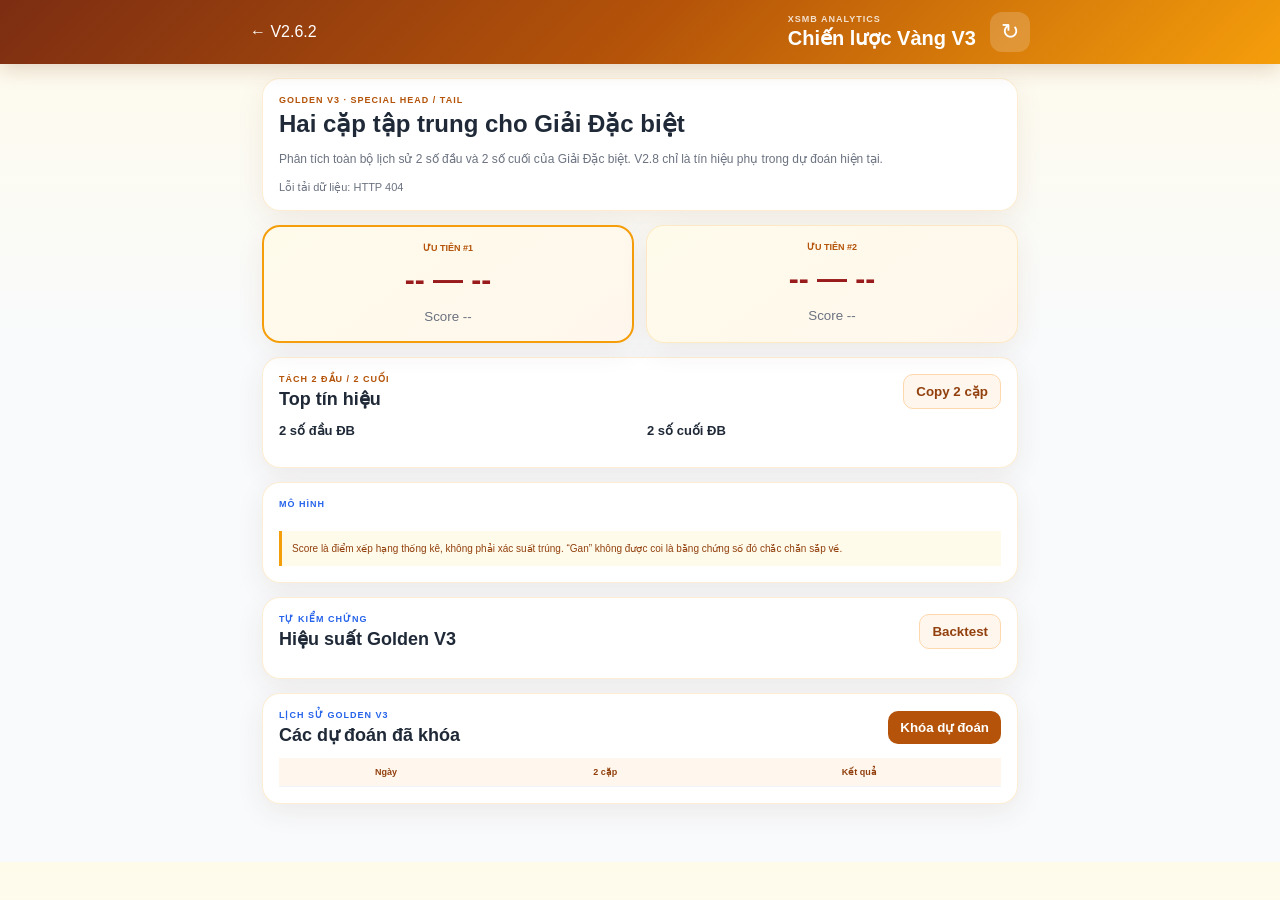
==== commit 10f69d12: "new" ====
--- a/golden/index.html
+++ b/golden/index.html
@@ -54,6 +54,6 @@
 </section>
 </main>
 
-<script type="module" src="/golden/app.js?v=3.0.0"></script>
+<script type="module" src="/golden/app.js?v=5.0.0"></script>
 </body>
 </html>
